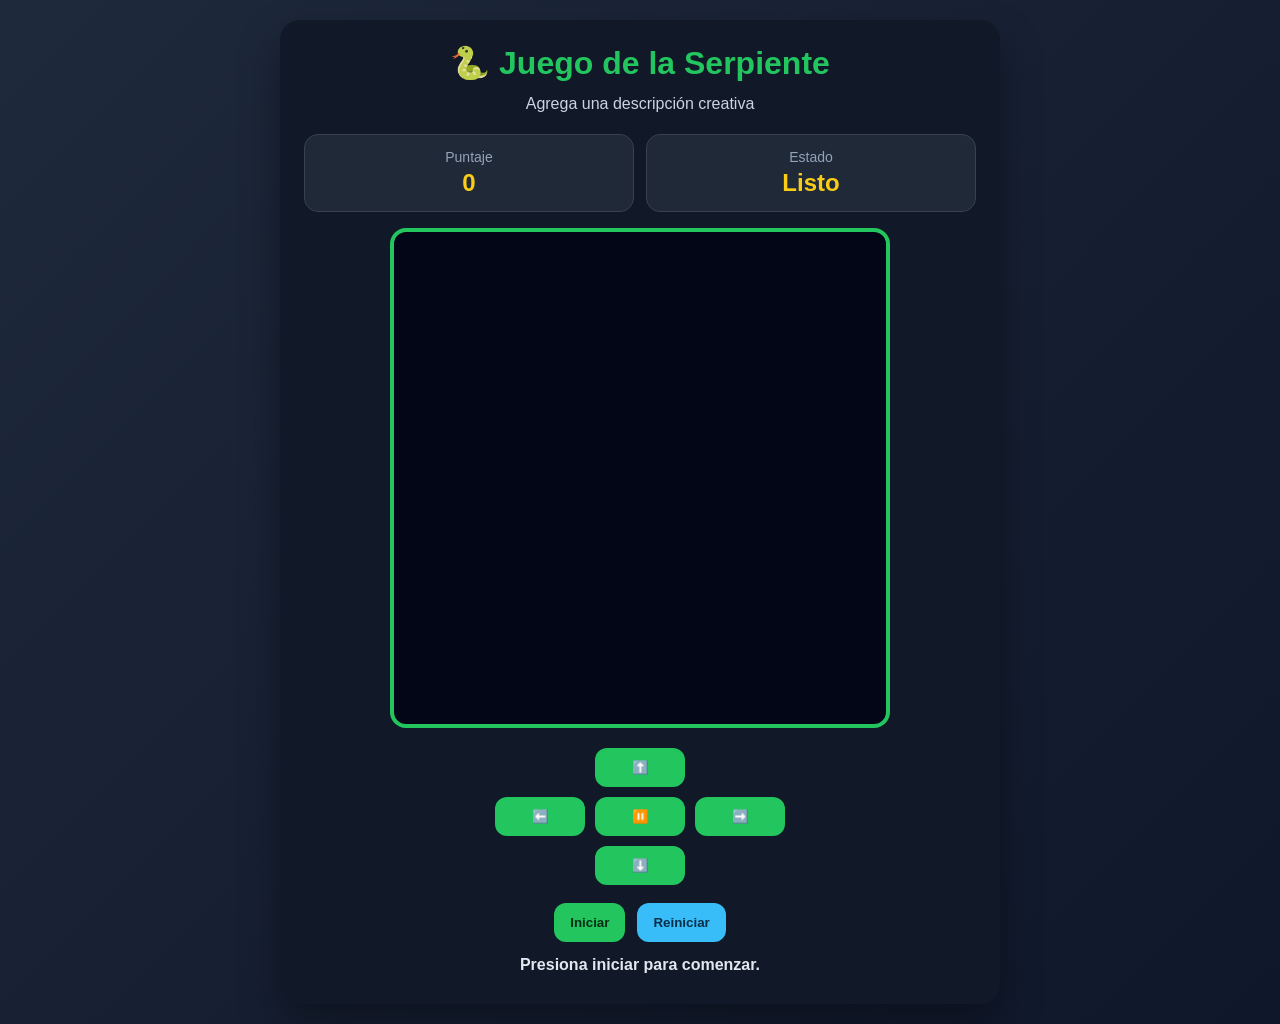
==== serpiente.html @ 06c287fb "first commit" ====
<!DOCTYPE html>
<html lang="es">
<head>
  <meta charset="UTF-8" />
  <meta name="viewport" content="width=device-width, initial-scale=1.0" />
  <title>Juego de la Serpiente - Taller</title>
   <link rel="stylesheet" href="serpiente.css">
</head>
<body>
  <main class="contenedor-juego">
    <h1>🐍 Juego de la Serpiente</h1>
    <p class="descripcion">
      Agrega una descripción creativa
    </p>

    <section class="panel-info">
      <div class="tarjeta-info">
        <span>Puntaje</span>
        <strong id="puntaje">0</strong>
      </div>
      <div class="tarjeta-info">
        <span>Estado</span>
        <strong id="estado">Listo</strong>
      </div>
    </section>

    <canvas id="canvasJuego" width="500" height="500"></canvas>

    <section class="controles">
      <button class="vacio">-</button>
      <button onclick="cambiarDireccion('arriba')">⬆️</button>
      <button class="vacio">-</button>

      <button onclick="cambiarDireccion('izquierda')">⬅️</button>
      <button onclick="pausarJuego()">⏸️</button>
      <button onclick="cambiarDireccion('derecha')">➡️</button>

      <button class="vacio">-</button>
      <button onclick="cambiarDireccion('abajo')">⬇️</button>
      <button class="vacio">-</button>
    </section>

    <section class="acciones">
      <button onclick="iniciarJuego()">Iniciar</button>
      <button class="secundario" onclick="reiniciarJuego()">Reiniciar</button>
    </section>

    <p id="mensaje" class="mensaje">Presiona iniciar para comenzar.</p>
  </main>

  <script src="serpiente.js"></script>
</body>
</html>
---- serpiente.css ----
* {
    box-sizing: border-box;
    margin: 0;
    padding: 0;
    font-family: Arial, Helvetica, sans-serif;
}

body {
    min-height: 100vh;
    background: linear-gradient(135deg, #1e293b, #0f172a);
    color: white;
    display: flex;
    justify-content: center;
    align-items: center;
    padding: 20px;
}

.contenedor-juego {
    width: 100%;
    max-width: 720px;
    background: #111827;
    border-radius: 20px;
    padding: 24px;
    box-shadow: 0 20px 40px rgba(0, 0, 0, 0.35);
    text-align: center;
}

h1 {
    margin-bottom: 10px;
    font-size: 32px;
    color: #22c55e;
}

.descripcion {
    margin-bottom: 18px;
    color: #cbd5e1;
    line-height: 1.5;
}

.panel-info {
    display: flex;
    justify-content: space-between;
    gap: 12px;
    margin-bottom: 16px;
    flex-wrap: wrap;
}

.tarjeta-info {
    flex: 1;
    min-width: 150px;
    background: #1f2937;
    padding: 14px;
    border-radius: 14px;
    border: 1px solid #374151;
}

.tarjeta-info span {
    display: block;
    font-size: 14px;
    color: #94a3b8;
    margin-bottom: 4px;
}

.tarjeta-info strong {
    font-size: 24px;
    color: #facc15;
}

canvas {
    width: 100%;
    max-width: 500px;
    background: #020617;
    border: 4px solid #22c55e;
    border-radius: 16px;
    display: block;
    margin: 0 auto 20px auto;
}

.controles {
    display: grid;
    grid-template-columns: repeat(3, 90px);
    gap: 10px;
    justify-content: center;
    align-items: center;
    margin-bottom: 18px;
}

.controles button,
.acciones button {
    border: none;
    border-radius: 12px;
    padding: 12px 16px;
    background: #22c55e;
    color: #052e16;
    font-weight: bold;
    cursor: pointer;
    transition: 0.2s;
}

.controles button:hover,
.acciones button:hover {
    transform: scale(1.05);
    background: #86efac;
}

.vacio {
    visibility: hidden;
}

.acciones {
    display: flex;
    justify-content: center;
    gap: 12px;
    flex-wrap: wrap;
}

.acciones .secundario {
    background: #38bdf8;
    color: #082f49;
}

.mensaje {
    margin-top: 14px;
    color: #e2e8f0;
    min-height: 24px;
    font-weight: bold;
}

@media (max-width: 520px) {
    h1 {
        font-size: 24px;
    }

    .controles {
        grid-template-columns: repeat(3, 75px);
    }

    .controles button,
    .acciones button {
        padding: 10px;
    }
}
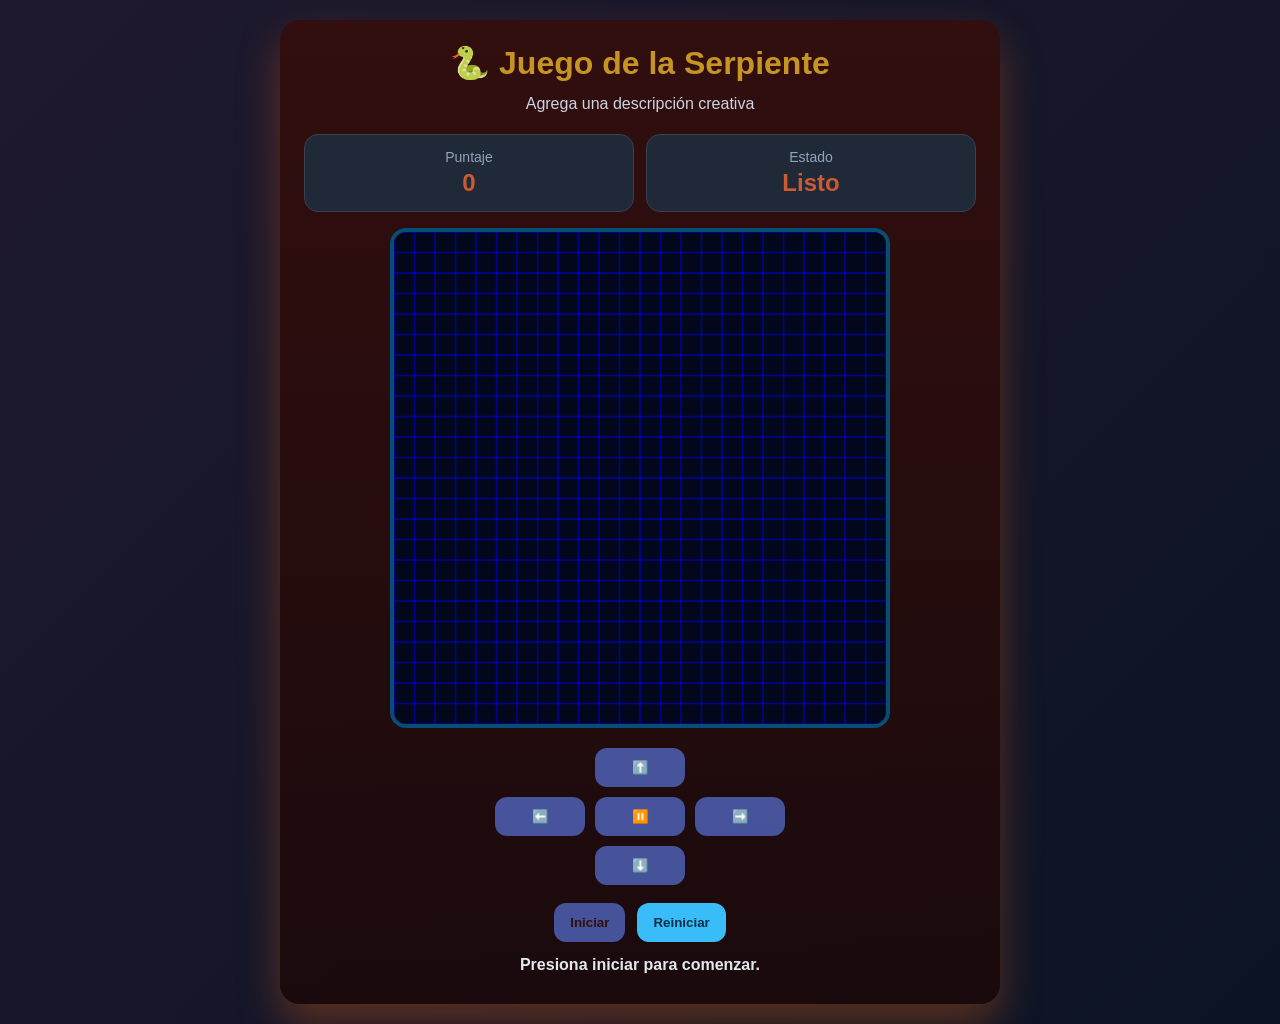
==== commit 76aa9581: "add lines to the canvas" ====
--- a/serpiente.html
+++ b/serpiente.html
@@ -24,7 +24,7 @@
       </div>
     </section>
 
-    <canvas id="canvasJuego" width="500" height="500"></canvas>
+    <canvas id="canvasJuego" width="600" height="600"></canvas>
 
     <section class="controles">
       <button class="vacio">-</button>
--- a/serpiente.css
+++ b/serpiente.css
@@ -7,7 +7,7 @@
 
 body {
     min-height: 100vh;
-    background: linear-gradient(135deg, #1e293b, #0f172a);
+    background: linear-gradient(135deg, #1f192e, #0c1424);
     color: white;
     display: flex;
     justify-content: center;
@@ -18,17 +18,18 @@
 .contenedor-juego {
     width: 100%;
     max-width: 720px;
-    background: #111827;
+    background:linear-gradient(180deg,#320e0e,#1b0808db);
     border-radius: 20px;
     padding: 24px;
-    box-shadow: 0 20px 40px rgba(0, 0, 0, 0.35);
+    box-shadow: 0 20px 40px rgba(183, 82, 24, 0.424);
     text-align: center;
+    
 }
 
 h1 {
     margin-bottom: 10px;
     font-size: 32px;
-    color: #22c55e;
+    color: #c59422;
 }
 
 .descripcion {
@@ -63,14 +64,14 @@
 
 .tarjeta-info strong {
     font-size: 24px;
-    color: #facc15;
+    color: #cd5a31;
 }
 
 canvas {
     width: 100%;
     max-width: 500px;
-    background: #020617;
-    border: 4px solid #22c55e;
+    background: #03071b;
+    border: 4px solid #084d73;
     border-radius: 16px;
     display: block;
     margin: 0 auto 20px auto;
@@ -90,8 +91,8 @@
     border: none;
     border-radius: 12px;
     padding: 12px 16px;
-    background: #22c55e;
-    color: #052e16;
+    background: #566fd1b8;
+    color: #2e1305;
     font-weight: bold;
     cursor: pointer;
     transition: 0.2s;
@@ -99,8 +100,13 @@
 
 .controles button:hover,
 .acciones button:hover {
-    transform: scale(1.05);
-    background: #86efac;
+    background:#00a4f1;
+
+    color:black;
+
+    transform:translateX(1px);
+
+    box-shadow:0 0 15px #9939d9;
 }
 
 .vacio {
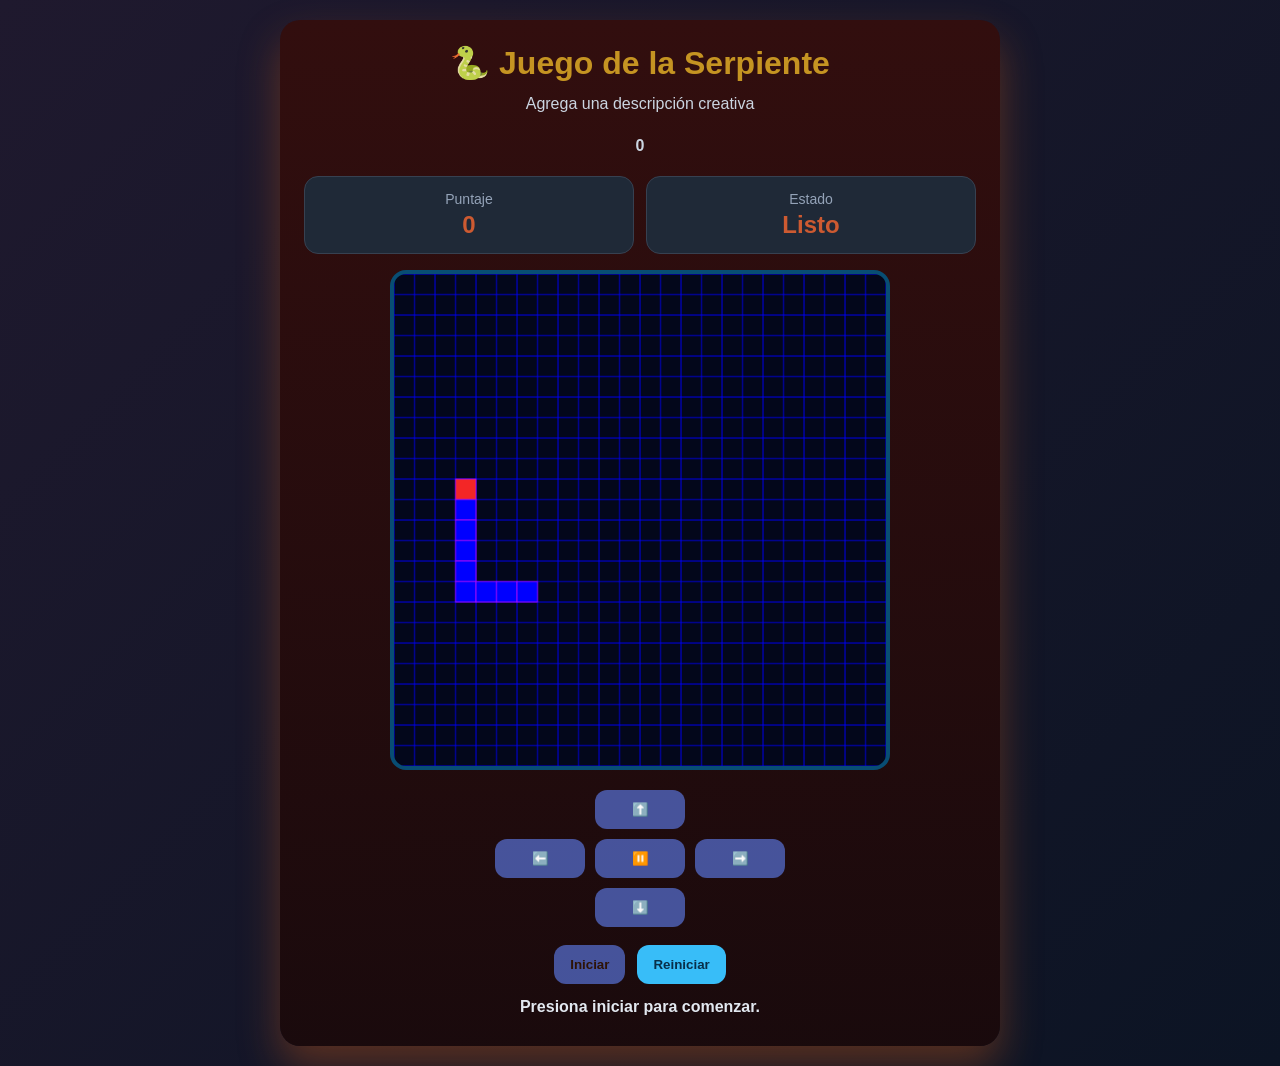
==== commit 365dd95a: "Add a timer and validation to prevent backtracking." ====
--- a/serpiente.html
+++ b/serpiente.html
@@ -11,6 +11,9 @@
     <h1>🐍 Juego de la Serpiente</h1>
     <p class="descripcion">
       Agrega una descripción creativa
+    </p>
+    <p class="descripcion">
+      <strong id="tiempoRest">0</strong>
     </p>
 
     <section class="panel-info">
